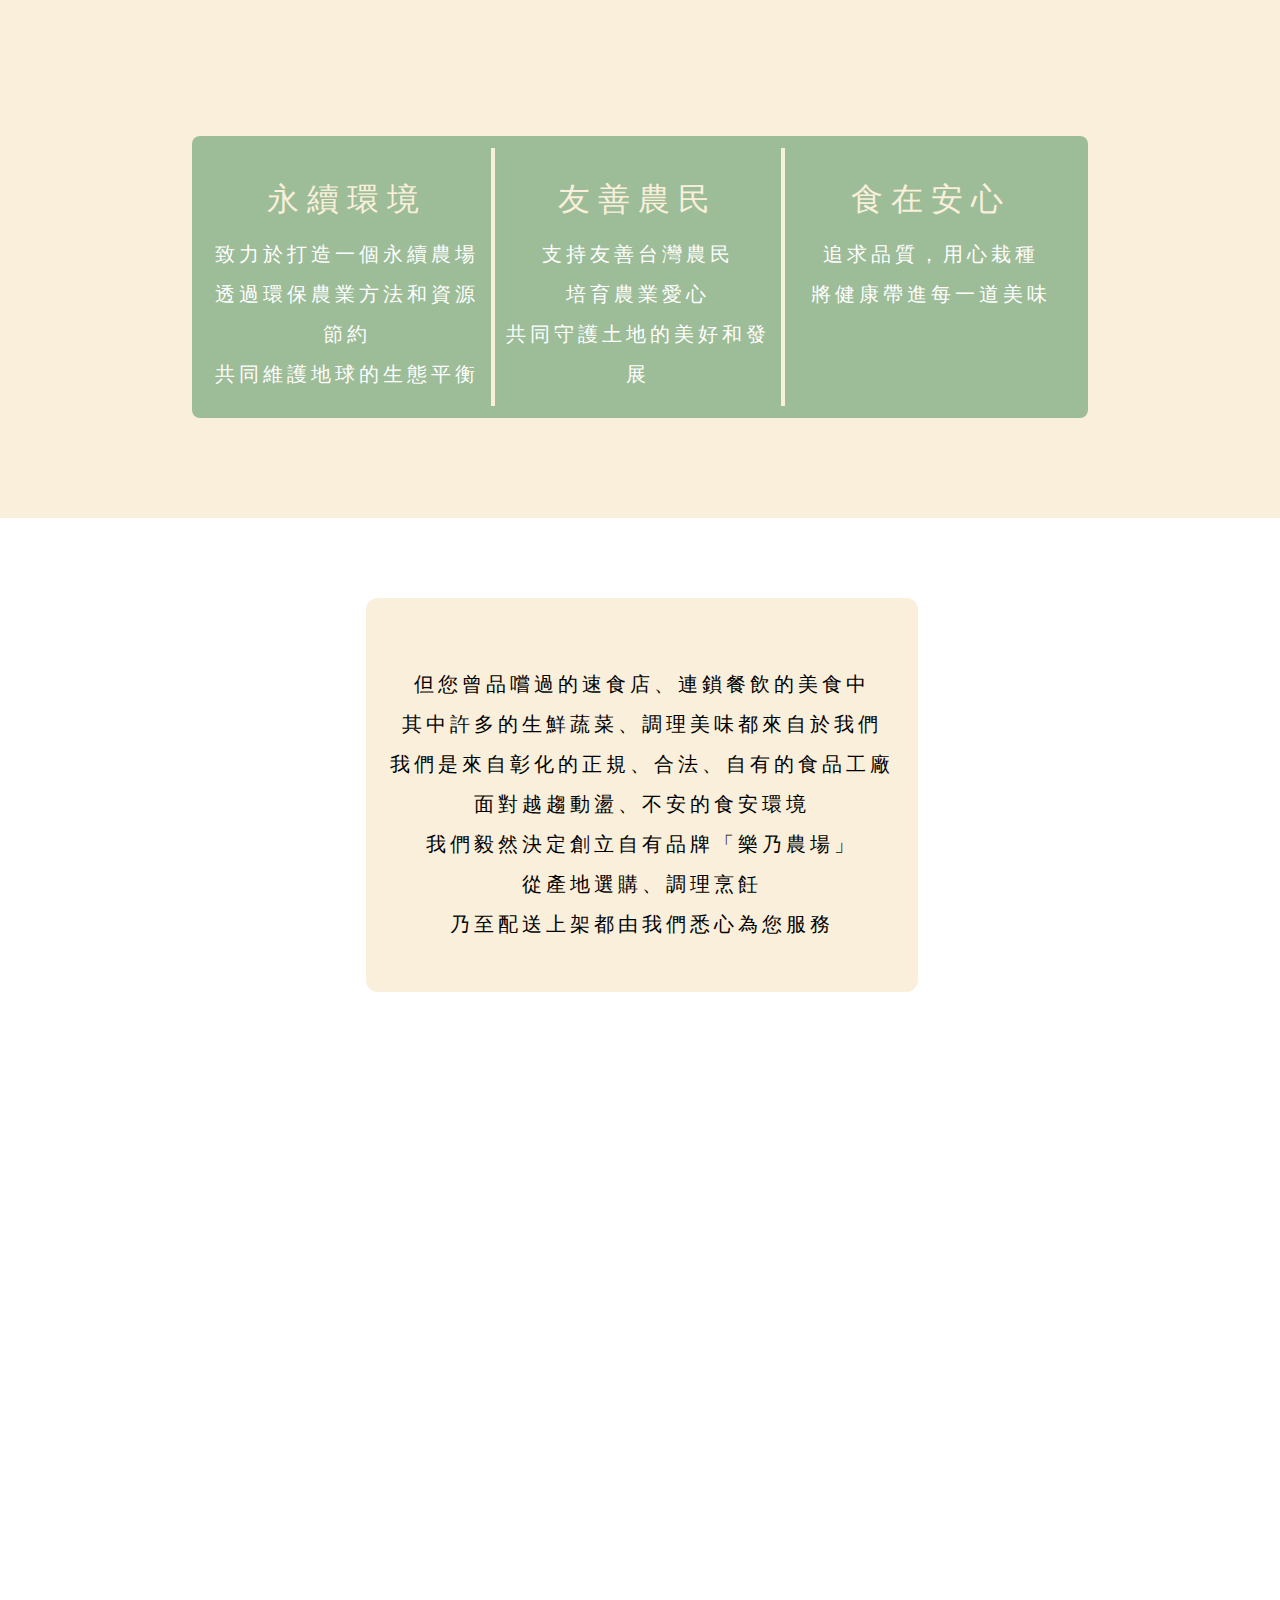
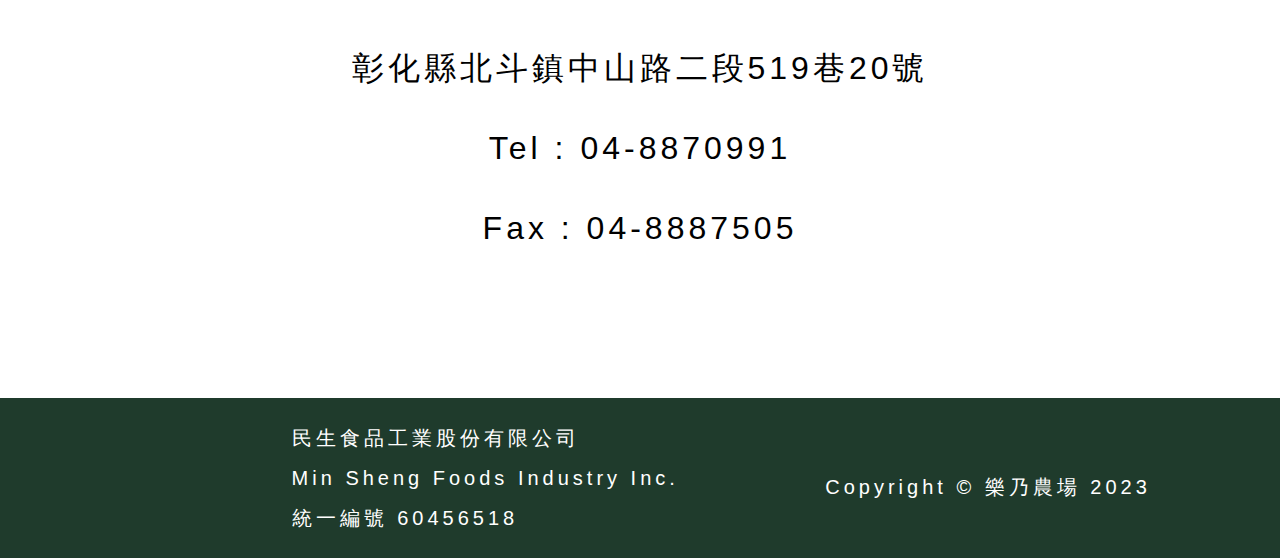
==== index.html @ bb5a7686 "Add files via upload" ====
<!DOCTYPE html>
<html lang="en">
<head>
    <meta charset="UTF-8">
    <meta name="viewport" content="width=device-width, initial-scale=1.0">
    <link rel="stylesheet" href="vendor/OwlCarousel2-2.3.4/assets/owl.carousel.css">
    <link rel="stylesheet" href="style.css">
    <title>樂乃農場</title>
</head>
<body>
    <div class="navbar">
        <img src="images/LOGO.png" alt="" height="75px">
        <ul>
            <li><a href="index.html">樂乃農場</a></li>
            <li><a href="min.html">民生食品</a></li>
            <li><a href="product.html">產品介紹</a></li>
        </ul>
        <div id="burger_btn">
            <div id="burgerL1"></div>
            <div id="burgerL2"></div>
            <div id="burgerL3"></div>
        </div>
        <ul id="burger_list">
            <li><a href="#about">樂乃農場</a></li>
            <li><a href="min.html">民生食品</a></li>
            <li><a href="product.html">產品介紹</a></li>
        </ul>
    </div>

    <div class="jumbotorn">
        <img src="images/jumbotron.png" alt="" width="100%">
        <img src="images/v1.png" alt="" class="v v1">
        <img src="images/v2.png" alt="" class="v v2">
        <img src="images/v3.png" alt="" class="v v3">
    </div>


    <div class="about">
        <div class="title">
            <img src="images/Title_about.png" alt="">
        </div>
        <div class="about_container row">
            <div class="col-3">
                <div class="icon">
                    <img src="images/icon_earth.png" alt="" width="100%">
                    <h3>永續環境</h3>
                </div>
                <p>致力於打造一個永續農場<br />
                    透過環保農業方法和資源節約<br />
                    共同維護地球的生態平衡</p>
            </div>

            <div class="col-3">
                <div class="icon">
                    <img src="images/icon_famer.png" alt="" width="100%">
                    <h3>友善農民</h3>
                </div>
                <p>支持友善台灣農民<br />
                    培育農業愛心<br />
                    共同守護土地的美好和發展</p>
            </div>

            <div class="col-3">
                <div class="icon">
                    <img src="images/icon_eat.png" alt="" width="100%">
                    <h3>食在安心</h3>
                </div>
                <p>追求品質，用心栽種<br />
                    將健康帶進每一道美味

                </p>
            </div>
        </div>
    </div>
    <div class="know" id="know">
        <img src="images/mask_B.png" alt="" class="mask_img">
        <div class="know_content">
            <img src="images/Title_know.png" alt="">
            <p>
                但您曾品嚐過的速食店、連鎖餐飲的美食中 <br />
                其中許多的生鮮蔬菜、調理美味都來自於我們<br />
                我們是來自彰化的正規、合法、自有的食品工廠<br />
                面對越趨動盪、不安的食安環境 <br />
                我們毅然決定創立自有品牌「樂乃農場」 <br />
                從產地選購、調理烹飪<br />
                乃至配送上架都由我們悉心為您服務<br />
            </p>
        </div>
        <img src="images/mask_W.png" alt="" class="mask_w">
    </div>

    <div class="news">
        <img src="images/big_V.png" alt="" class="big_img">
        <img src="images/Title_news.png" alt="">
        <div class="news_container owl-carousel owl-theme">
            <div class="news_box">
                <img src="images/news/n1.jpg" alt="">
            </div>
            <div class="news_box">
                <img src="images/news/n2.jpg" alt="">
                
            </div>
            <div class="news_box">
                <img src="images/news/n3.jpg" alt="">
            </div>
        </div>
        
    </div>
    <div class="contact">
        <img src="images/Title_contact.png" alt="">
        <p>彰化縣北斗鎮中山路二段519巷20號</p>
        <p>Tel : 04-8870991</p>
        <p>Fax : 04-8887505</p>
        <img src="images/big_R.png" alt="" class="big_img">
    </div>

    <footer>
        <div class="footer_logo">
            <img src="images/LOGO_W.png" alt="" width="200px">
        </div>
        <div class="footer_content">
            <p>民生食品工業股份有限公司</p>
            <p>Min Sheng Foods Industry Inc.</p>
            <p>統一編號 60456518</p>
        </div>
        <div class="media">
            <a href="https://www.instagram.com/lonelmango/" target="_blank"> 
                <img src="images/IG.png" alt="">
            </a>
            <a href="https://www.facebook.com/profile.php?id=100063876762363" target="_blank">
                <img src="images/FB.png" alt="">
            </a>
            <p>Copyright © 樂乃農場 2023</p>
        </div>
    </footer>
</body>
<script src="vendor/jquery/jquery-3.5.1.min.js"></script>
<script src="vendor/OwlCarousel2-2.3.4/owl.carousel.js"></script>
<script>
    $(document).ready(function(){
        // 導覽列的變化 偵測視窗滾動事件
        $(window).scroll(function () {
            scrolledPx = $(this).scrollTop();
            if (scrolledPx > 200) {
                $('.navbar').addClass('show_nav');
            }
            else {
                $('.navbar').removeClass('show_nav');
            }
        })
        $('.news .owl-carousel').owlCarousel({
            loop:false,
            margin:12,
            // autoWidth:true,
            responsive:{
                0:{
                    items:1,
                    loop:true,
                    center:true,
                    autoplay: true,  /* 自動輪播 */
                    autoplayTimeout: 5000,/* 輪播速度 */
                },
                740:{
                    items:2,
                    autoplay: true,  /* 自動輪播 */
                    autoplayTimeout: 5000,/* 輪播速度 */
                },
                1040:{
                    items:3
                }
            }
        })

        //burger_btn
        $("#burger_btn").click(function(){
            $("#burger_list").slideToggle();
        })

    })
</script>
</html>
---- style.css ----
/* -------------------------- *\
	Globel
\* -------------------------- */
@font-face {
    font-family: 'jf-openhuninn';
    src: url('vendor/jf-openhuninn-2.0.ttf') format("truetype")
}
* {
	box-sizing: border-box;
	position: relative;
}
html,body {
    font-family: 'jf-openhuninn', sans-serif;
	margin: 0;
}
h1,h2,h3,h4,p{
    margin: 0;
}
a{
    text-decoration: none;
}
p{
    font-size: 20px;
    line-height: 40px;
    font-weight: 500;
    letter-spacing: 4px;
}
h1{
    font-size: 48px;
    letter-spacing:12px ;
    font-family: 'RocknRoll One', sans-serif;
    font-weight: 100;
}
h2{
    font-size: 40px;
    letter-spacing:8px ;
}
h3{
    font-size: 32px;
    font-weight: normal;
    letter-spacing: 8px;
}
h4{
    font-size: 24px;
    letter-spacing:12px;
    margin:4px 0 ;
}
.title{
    text-align: center;
}
/* -------------------------- *\
	Layout
\* -------------------------- */
.row{
    display: flex;
}
.col-3{
    width: 33.33%;
}
.col-6{
    width: 50%;
}

/* -------------------------- *\
	Component
\* -------------------------- */

/* header */
.navbar{
    width: 100%;
    background-color: #FFF;
    padding: 10px 80px;
    display: flex;
    justify-content: space-between;
    align-items: center;
    position: fixed;
    top: 0;
    opacity: 0;
    transition: 1s;
    z-index: 10;
}
.navbar.show_nav{
    opacity: 1;
}
ul{
    display: flex; 
    list-style: none;
}
ul li a{
    text-decoration: none;
    color: #1F3B2C;
    font-size:20px ;
    margin: 0 20px;
}
#burger_btn{
    /* border: #1F3B2C solid 2px; */
    display: none;
    flex-direction: column;
    justify-content: space-around;
    align-items: center;
    width: 40px;
    height: 40px;
}
#burger_btn div{
    width: 36px;
    height: 3px;
    background-color: #1F3B2C;
}

#burger_list{
    position: fixed;
    top:40px;
    right: 0;
    z-index: 9;
    width: 150px;
    background-color: #FFF;
    flex-direction: column;
    padding:20px 12px;
    display: none;
}
#burger_list li{
    margin:20px 0;
}
@media screen and (max-width: 740px){
    .navbar{
        padding: 10px 15px;
    }
    .navbar ul{
        display: none;
    }
    #burger_btn{
        display: flex;
    }
    .navbar a img{
        height: 40px;
    }
}

/* footer */
footer{
    display: flex;
    padding: 20px 50px;
    background-color: #1F3B2C;
    color: #FFF;
    justify-content: space-around;
    align-items: center;
}
footer .footer_logo{
    margin: 0 20px;
}
footer .media{
    margin: 20px 12px;
    text-align: center;
}
footer .media img{
    width: 60px;
    margin:0 12px;
}
@media screen and (max-width: 1024px){
    footer{
        flex-wrap: wrap;
        padding: 20px;
    }
    footer img{
        width: 150px;
    }
}
@media screen and (max-width: 740px){
    footer{
        flex-wrap: wrap;
    }
    footer div{
        margin: 20px 0;
    }
}
/* --------------- */
.mask{
    width: 100%;
    height: 100%;
    background-color: rgb(0, 0, 0,0.5);
    position: absolute;
    top: 0;
    left: 0;

}
/* -------------------------- *\
	jumbotorn
\* -------------------------- */
.jumbotorn{
    background-color: #F9EFDB;
}
.v{
    position: absolute;
    width: 160px;
    animation: vShake 8s infinite ;
}
.v1{
    left: 20%;
    bottom:80px ;
}
.v2{
    left: 45%;
    bottom:60px ;
    animation-delay: 2s;
}
.v3{
    right: 15%;
    bottom:100px ;
    animation-delay: 4s;
}

@keyframes vShake{
    25%{
        transform: rotate(-20deg);
    }
    50%{
        transform: rotate(0deg);
    }
    75%{
        transform: rotate(20deg);
    }
    100%{
        transform: rotate(0deg);
    }
}
/* -------------------------- *\
	about
\* -------------------------- */
.about{
    margin: 0;
    padding: 80px;
    background-color:#F9EFDB ;
}

.about_container{
    width: 80%;
    max-width: 1040px;
    margin: 20px auto;
    background-color: #9DBC98;
    border-radius: 8px;
    padding: 12px;
}
.about_container .col-3{
    border-right: 4px #F9EFDB  solid;
    padding: 12px 4px;
    text-align: center;
    color: #FFF;
}

.about_container .col-3:last-child{
    border: none;
}
.about_container .col-3 .icon{
    color: #F9EFDB;
    text-align: center;
    margin-bottom: 12px;
}
.about_container .col-3 .icon img{
    width: 80px;
}

/* -------------------------- *\
    know
\* -------------------------- */
.mask_img{
    width: 100%;
}
.know{
    background-image: url(images/know_bg.jpg);
    background-size: cover;
    text-align: center;
    padding-bottom: 200px;
}

.know_content{
    margin: 80px 0;
    display: inline-block;
    border-radius: 12px;
    background-color: #F9EFDB;
    padding: 24px;
}
.know_content img{
    width: 100%;
}
.know_content p{
    margin: 24px 0;
}
.mask_w{
    width: 100%;
    position: absolute;
    bottom: 0;
    right: 0;
}
/* -------------------------- *\
    news
\* -------------------------- */
.news{
    padding:40px 0 ;
    text-align: center;
    padding: 0 80px;
}
.news_container{
    margin: 80px 0;
}
.news_box{
    border-radius: 20px;
    overflow: hidden; 
}
.big_img{
    position: absolute;
    right: 0;
    width: 600px;
    bottom: -150px;
}
/* -------------------------- *\
    contact
\* -------------------------- */
.contact{
    padding: 80px 0;
    text-align: center;
    margin-bottom: 50px;
}
.contact img{
    margin-bottom: 40px;
}
.contact .big_img{
    left: 0;
    margin: 0;
    width: 320px;
    bottom: 80px;
}
.contact p{
    font-size: 32px;
    line-height: 80px;
}


/* -------------------------- *\
	min.html
\* -------------------------- */
.min_head{
    padding-left: 100px;
    margin-bottom: 100px;
}
.min_logo{
    align-items: center;
}
.min_head_img{
    position: absolute;
    top: 0;
    right: 0;
    width: 56%;
}
.min_said{
    margin-top: 100px;
    color: #EBD9B4;
}
.min_said img{
    width: 640px;
}
.min_said p{
    position: absolute;
    width:560px;
    top: 180px;
    left: 72px;
}
.min_said_content{
    padding-right:100px ;
}
.bg_decorate {
    text-align: right;
}
.bg_decorate img{
    width: 80%;
}
/* factory_info*/
.factory{
    max-width:1040px;
    width: 80%;
    margin: 80px auto;
    padding-top: 40px;
}
.factory_info{
    position: absolute;
    top: 50%;
    left: 50%;
    transform: translate(-50% ,-50%);
    width: 80%;
}
.factory_info h1{
    padding-left: 24%;
    margin-bottom: 32px;
    color: #1F3B2C;
}
.factory_info img{
    width: 100%;
}
.factory_info p{
    margin-top: 40px;
}
.factory_top{
    position: absolute;
    top: 0;
    left: 0;
    width: 35%;
    z-index: 5;
    transform: translate(-20%,-20%);
}
.factory_bottom{
    position: absolute;
    bottom: -6%;
    right: -6%;
    width: 30%;
}
/* ------------------ */
.factory_point{
    padding: 0 40px;
}
.factory_point .col-3 img{
    width: 100%;
}
.factory_point .col-3{
    padding: 0 12px;
}
.factory_point .col-3 img{
    max-width: 400px;
}
.factory_point .col-3:nth-child(1){
    padding-top: 60px;
}
.factory_point .col-3:nth-child(3){
    padding-top: 80px;
}

/* fruit */
.fruit{
    width: 80%;
    margin: 80px auto;
}
.fruit_content{
    position: absolute;
    top: 50%;
    right: 4%;
    transform: translateY(-50%);
    width: 70%;
}
.fruit_content p{
    font-size: 24px;
    line-height: 48px;
}

/* award */
.award{
    text-align: center;
}
.award_cotent{
    width: 720px;
    margin: 20px auto;
}
.award_cotent p{
    width: 100%;
    position: absolute;
    top: 50%;
    left: 50%;
    transform: translate(-50%,-50%);
    color: #FFF;
}
.award_img{
    width: 80%;
    margin: 40px auto;
}
/* -------------------------- *\
    product.html
\* -------------------------- */
.product_header{
    width: 100%;
    text-align: center;
    height: 800px;
    background-image: url(images/product/product_header.jpg);
    background-size: cover;
    background-attachment: fixed;
}

.brand_box{
    position: absolute;
    left: 50%;
    transform: translateX(-50%);
    margin-top: 80px;
    min-width: 660px;
}
.brand_box img{
    width: 320px;
}
.product_header .brand_box h1{
    color: #FFF;
    font-size: 48px;
    letter-spacing: 24px;
    margin-top: 40px;
}
.bottom_mask{
    width: 100%;
    position: absolute;
    bottom: -6px;
}
@media screen and (max-width: 740px){
    .product_header{
        height: 600px;
    }
    .brand_box img{
        width: 280px;
    }
    .product_header .brand_box h1{
        letter-spacing: 8px;
        font-size: 36px;
    }
    .brand_box {
        min-width: 520px;
    }
}
@media screen and (max-width: 540px){
    .product_header{
        height: 320px;
    }
    .brand_box img{
        width: 160px;
    }
    .product_header .brand_box{
        margin-top: 40px;
        min-width: 290px;
    }
    .product_header .brand_box h1{
        letter-spacing: 8px;
        font-size: 24px;
        margin-top: 12px;
    }
}
.product .row{
    width: 1040px;
    margin: 100px auto;
    margin-bottom: 0;
    flex-wrap: wrap;
    /* border: #1F3B2C 2px solid; */
}



/* product_card */
.product_card{
    width: 320px;
    height: 440px;
    border-radius: 12px;
    border: #9DBC98 4px  solid;
    overflow: hidden;
    margin: 12px;
}
.product_card .product_img{
    width: 100%;
    height: 240px;
}
.product_card .product_img img{
    width: 100%;
    height: 100%;
    object-fit: cover;
}

.product_card .product_content{
    height: 200px;
    background-color: #FFF;
    color: #1F3B2C;
    padding: 12px;
    display: flex;
    flex-direction: column;
    justify-content: space-between;
}
.product_card .product_content h3{
    font-family: 'RocknRoll One', sans-serif;
}
.product_point{
    display: flex;
    justify-content: space-between;
}
.more{
    padding: 4px 12px;
    font-size: 20px;
    background-color: #EBD9B4;
    color: #1F3B2C;
    border-radius: 4px;
    transition: 1s all; 
}
.more:hover{
    background-color: #1F3B2C;
    color: #EBD9B4;
   
}









/* product_title */
.product_title{
    height: 400px;
    background-size: cover;
    margin-top: 100px;
    color: #1F3B2C;
}
.product_title h2{
    font-family:'RocknRoll One', sans-serif ;
    text-align: center;
    font-size: 80px;
    font-weight: lighter;
    top: 50%;
    transform: translateY(-50%);
}
@media screen and (max-width: 540px){
    .product_title{
        height: 240px;
        margin-top: 100px;
    }
    .product_title h2{
        font-size: 48px;
    }
}
.noodle .product_title{
    background-position: bottom;
    padding-right: 150px;
}

.noodle .product_title h2{
    text-align: right;
    color: #EBD9B4;
}

.vet .product_title h2{
    color: #EBD9B4;
}

.vet{
    margin-bottom: 150px;
}

@media screen and (max-width: 740px) {
    .food .product_title{
        background-position-x: -100px;
    }
}
@media screen and (max-width: 540px){
    .food .product_title{
        background-position-x: -80px;
    }
    .food .product_title h2{
        text-align: right;
        padding-right: 20px;
    }
    .noodle .product_title{
        padding-right: 0;
        text-align: center;
    }
}
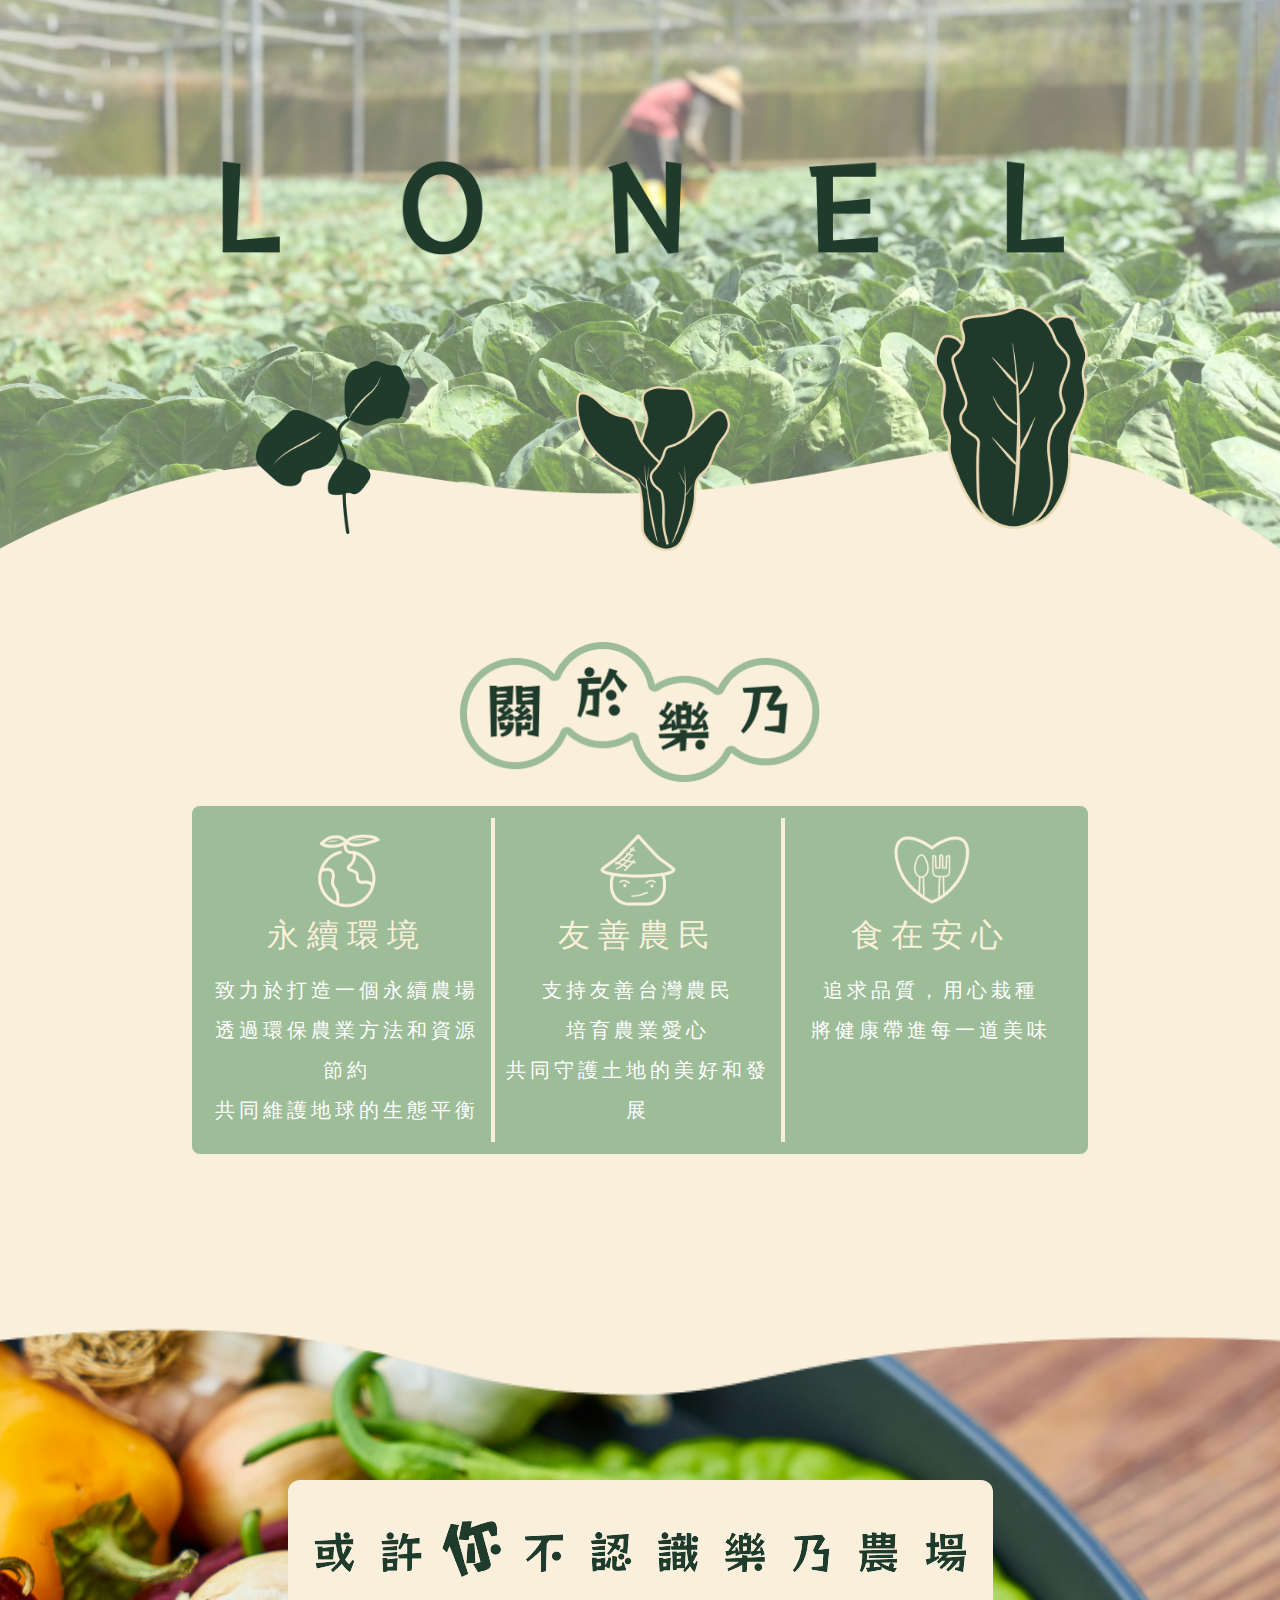
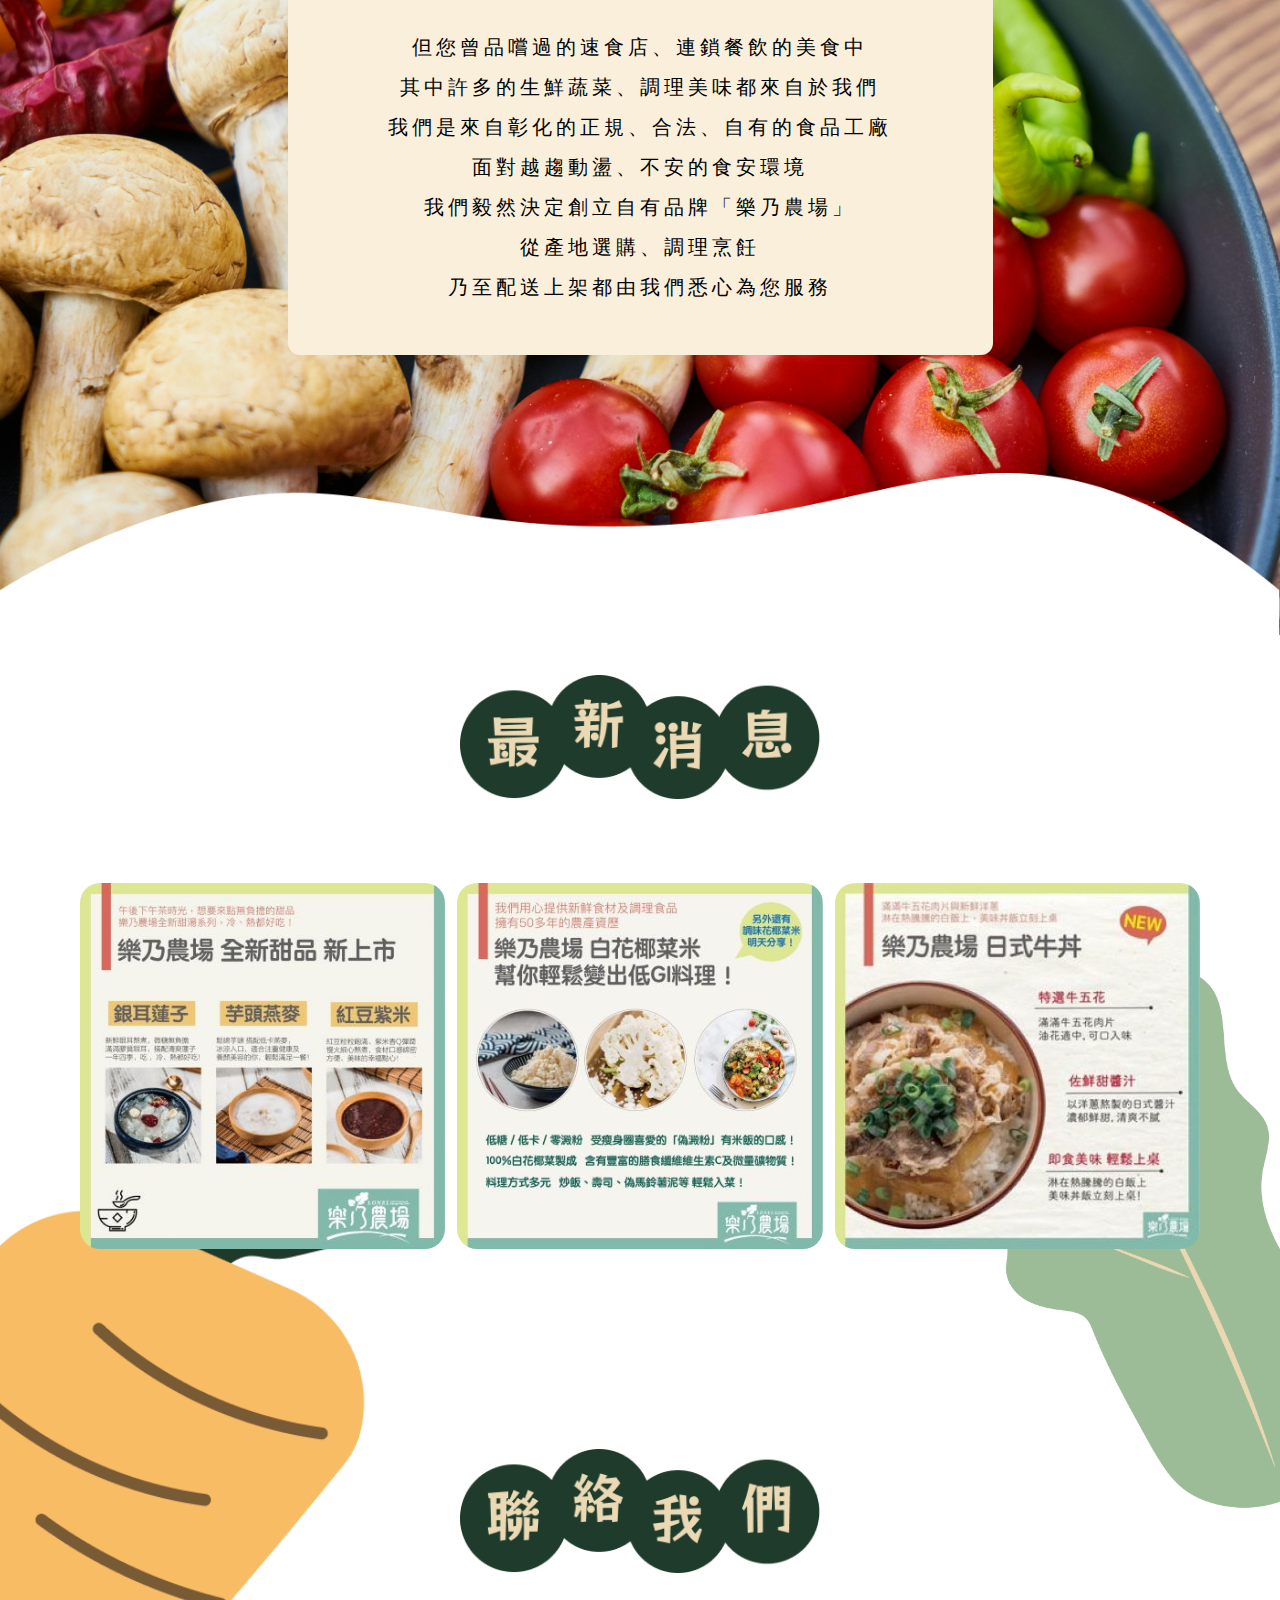
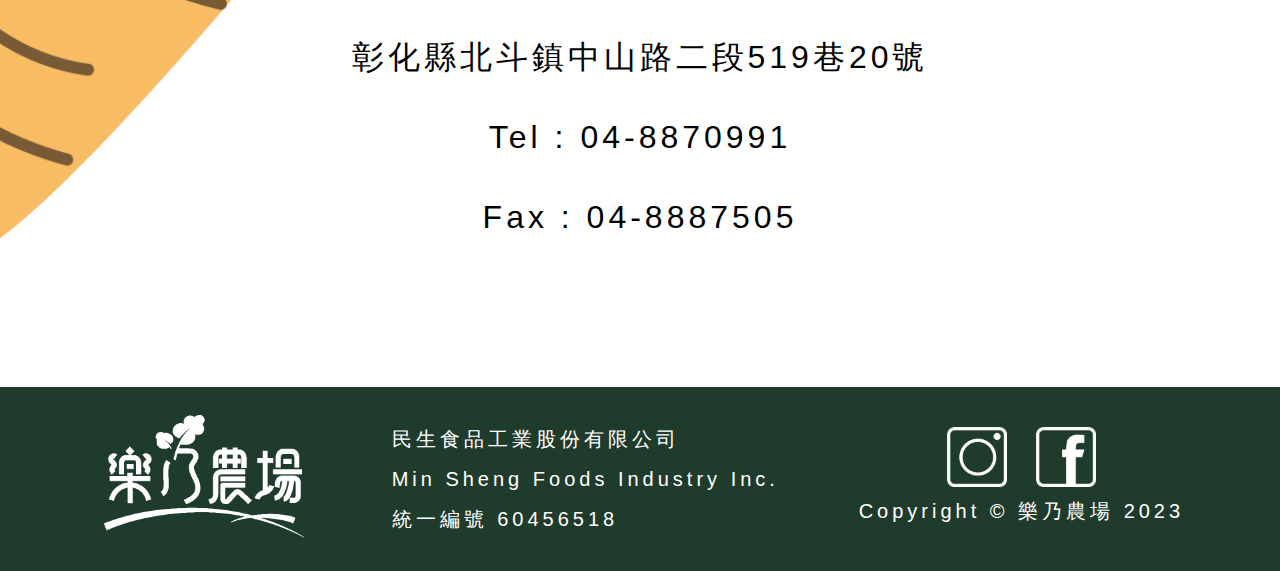
==== commit 3ad4b976: "RWD" ====
--- a/index.html
+++ b/index.html
@@ -9,7 +9,9 @@
 </head>
 <body>
     <div class="navbar">
-        <img src="images/LOGO.png" alt="" height="75px">
+        <a href="index.html">
+            <img src="images/LOGO.png" class="Logo">
+        </a>
         <ul>
             <li><a href="index.html">樂乃農場</a></li>
             <li><a href="min.html">民生食品</a></li>
@@ -28,7 +30,12 @@
     </div>
 
     <div class="jumbotorn">
-        <img src="images/jumbotron.png" alt="" width="100%">
+        <div class="jumbotorn_img">
+            <img src="images/jumbotron.png" width="100%">
+        </div>
+        <div class="jumbotorn_phone">
+            <img src="images/jumbotorn_Pbg.png" width="100%">
+        </div>
         <img src="images/v1.png" alt="" class="v v1">
         <img src="images/v2.png" alt="" class="v v2">
         <img src="images/v3.png" alt="" class="v v3">
@@ -37,7 +44,7 @@
 
     <div class="about">
         <div class="title">
-            <img src="images/Title_about.png" alt="">
+            <img src="images/Title_about.png" class="title_img">
         </div>
         <div class="about_container row">
             <div class="col-3">
@@ -86,12 +93,25 @@
                 乃至配送上架都由我們悉心為您服務<br />
             </p>
         </div>
+        <div class="know_content_phone">
+            <img src="images/Title_know.png" alt="">
+            <p>
+                但您曾品嚐過的速食店，
+                連鎖餐飲的美食中，
+                其中許多的生鮮蔬菜，調理美味都來自於我們。<br />
+                我們是來自彰化的正規、合法、自有的食品工廠。
+                面對越趨動盪，不安的食安環境，
+                我們毅然決定創立自有品牌「樂乃農場」，
+                從產地選購，調理烹飪，
+                乃至配送上架都由我們悉心為您服務。
+            </p>
+        </div>
         <img src="images/mask_W.png" alt="" class="mask_w">
     </div>
 
     <div class="news">
         <img src="images/big_V.png" alt="" class="big_img">
-        <img src="images/Title_news.png" alt="">
+        <img src="images/Title_news.png" class="title_img">
         <div class="news_container owl-carousel owl-theme">
             <div class="news_box">
                 <img src="images/news/n1.jpg" alt="">
@@ -107,7 +127,7 @@
         
     </div>
     <div class="contact">
-        <img src="images/Title_contact.png" alt="">
+        <img src="images/Title_contact.png" class="title_img">
         <p>彰化縣北斗鎮中山路二段519巷20號</p>
         <p>Tel : 04-8870991</p>
         <p>Fax : 04-8887505</p>
--- a/style.css
+++ b/style.css
@@ -25,6 +25,7 @@
     font-weight: 500;
     letter-spacing: 4px;
 }
+
 h1{
     font-size: 48px;
     letter-spacing:12px ;
@@ -47,6 +48,15 @@
 }
 .title{
     text-align: center;
+}
+.title_img{
+    max-width: 360px;
+    width: 40%;
+}
+@media screen and (max-width: 740px){
+    .title_img{
+        width: 80%;
+    }
 }
 /* -------------------------- *\
 	Layout
@@ -79,6 +89,9 @@
     transition: 1s;
     z-index: 10;
 }
+.Logo{
+    height: 75px;
+}
 .navbar.show_nav{
     opacity: 1;
 }
@@ -102,7 +115,7 @@
     height: 40px;
 }
 #burger_btn div{
-    width: 36px;
+    width: 32px;
     height: 3px;
     background-color: #1F3B2C;
 }
@@ -131,8 +144,8 @@
     #burger_btn{
         display: flex;
     }
-    .navbar a img{
-        height: 40px;
+    .Logo{
+        height: 32px;
     }
 }
 
@@ -161,16 +174,23 @@
         flex-wrap: wrap;
         padding: 20px;
     }
+    footer p{
+        font-size: 12px;
+    }
+
+}
+@media screen and (max-width: 740px){
     footer img{
-        width: 150px;
-    }
-}
-@media screen and (max-width: 740px){
+        width: 80px;
+    }
     footer{
         flex-wrap: wrap;
     }
     footer div{
-        margin: 20px 0;
+        margin: 12px 0;
+    }
+    footer .media img{
+        width: 40px;
     }
 }
 /* --------------- */
@@ -189,26 +209,40 @@
 .jumbotorn{
     background-color: #F9EFDB;
 }
+.jumbotorn_img{
+    width: 100%;
+}
+.jumbotorn_phone{
+    width: 100%;
+    display: none;
+}
 .v{
     position: absolute;
-    width: 160px;
+    width: 12%;
     animation: vShake 8s infinite ;
 }
 .v1{
     left: 20%;
-    bottom:80px ;
+    bottom:5% ;
 }
 .v2{
     left: 45%;
-    bottom:60px ;
+    bottom:2% ;
     animation-delay: 2s;
 }
 .v3{
     right: 15%;
-    bottom:100px ;
+    bottom:6%;
     animation-delay: 4s;
 }
-
+@media screen and (max-width: 740px){
+    .jumbotorn_img{
+        display: none;
+    }
+    .jumbotorn_phone{
+        display: block;
+    }
+}
 @keyframes vShake{
     25%{
         transform: rotate(-20deg);
@@ -240,6 +274,8 @@
     border-radius: 8px;
     padding: 12px;
 }
+
+
 .about_container .col-3{
     border-right: 4px #F9EFDB  solid;
     padding: 12px 4px;
@@ -258,7 +294,25 @@
 .about_container .col-3 .icon img{
     width: 80px;
 }
-
+@media screen and (max-width: 1040px) {
+    .about{
+        padding: 80px 20px;
+    }
+    .about_container{
+        width: 100%;
+    }
+}
+@media screen and (max-width: 740px){
+    .about_container{
+        max-width:400px;
+        flex-wrap: wrap;
+    }
+    .about_container .col-3{
+        width: 100%;
+        border-right: none;
+        border-bottom:4px #F9EFDB  solid ;
+    }
+}
 /* -------------------------- *\
     know
 \* -------------------------- */
@@ -291,13 +345,36 @@
     bottom: 0;
     right: 0;
 }
+.know_content_phone{
+    border-radius: 8px;
+    background-color: #F9EFDB;
+    padding: 12px;
+    display: none;
+    width: 90%;
+    max-width: 560px;
+    margin: 40px 0;
+}
+.know_content_phone p{
+    font-size: 12px;
+}
+.know_content_phone img{
+    width: 100%;
+}
+@media screen and (max-width: 740px){
+    .know_content{
+        display: none;
+    }
+   
+    .know_content_phone{
+        display: inline-block;
+    }
+}
 /* -------------------------- *\
     news
 \* -------------------------- */
 .news{
-    padding:40px 0 ;
+    padding:40px 80px ;
     text-align: center;
-    padding: 0 80px;
 }
 .news_container{
     margin: 80px 0;
@@ -309,8 +386,21 @@
 .big_img{
     position: absolute;
     right: 0;
-    width: 600px;
     bottom: -150px;
+    z-index: -1;
+    width: 50%;
+    max-width: 400px;
+}
+@media screen and (max-width: 740px){
+    .news{
+        padding:20px;
+    }
+    .news_container{
+        margin: 40px 0;
+    }
+    .big_img{
+        bottom: -50px;
+    }
 }
 /* -------------------------- *\
     contact
@@ -326,31 +416,52 @@
 .contact .big_img{
     left: 0;
     margin: 0;
-    width: 320px;
     bottom: 80px;
+    width: 40%;
 }
 .contact p{
     font-size: 32px;
     line-height: 80px;
 }
-
+@media screen and (max-width: 740px){
+    .contact p{
+        font-size: 14px;
+        line-height: 24px;
+        padding: 8px;
+        background-color: #EBD9B4;
+        color: #1F3B2C;
+        border-radius: 4px;
+        margin: 12px;
+    }
+    .contact{
+        padding: 20px 0;
+    }
+}
 
 /* -------------------------- *\
 	min.html
 \* -------------------------- */
+.min .navbar{
+    opacity: 1;
+    position: relative;
+}
 .min_head{
+    padding-top: 20px;
     padding-left: 100px;
+    padding-bottom: 20px;
     margin-bottom: 100px;
+    background-image: url(images/min_head.png);
+    background-size: contain;
+    background-position: right;
+    background-repeat: no-repeat;
 }
 .min_logo{
-    align-items: center;
+    width: 320px;
 }
 .min_head_img{
-    position: absolute;
-    top: 0;
-    right: 0;
-    width: 56%;
-}
+    display: none;
+}
+
 .min_said{
     margin-top: 100px;
     color: #EBD9B4;
@@ -364,15 +475,98 @@
     top: 180px;
     left: 72px;
 }
+.min_said_phone{
+    display: none;
+}
+.min_said_phone img{
+    position: absolute;
+    top: -40px;
+}
+
 .min_said_content{
-    padding-right:100px ;
-}
+    padding:0 80px;
+}
+@media screen and (max-width: 1040px){
+    .min_head{
+        padding-left: 40px;
+        margin-bottom: 40px;
+    }
+    
+    .min_logo{
+        margin-left: 20px;
+    }
+    .min_said{
+        display: none;
+    }
+    .min_said_phone{
+        background-color: #1F3B2C;
+        color: #EBD9B4;
+        border-radius: 8px;
+        display: inline-block;
+        padding: 12px;
+        padding-top: 40px;
+        margin-top: 80px;
+    }
+}
+@media screen and (max-width: 740px){
+    .min_head{
+        padding:0 12px;
+        background-image: none;
+    }
+    .min_logo{
+        display: none;
+    }
+    .min_head_phone{
+        display: block;
+        width: 100%;
+        padding-left: 20px;
+    }
+    .min_head_img{
+        display: block;
+    }
+    .min_head_img .min_logo_ph{
+        color: #EBD9B4;
+        position: absolute;
+        bottom: 20px;
+        width:240px;
+    }
+    .min_logo_ph .col-3{
+        width: 20%;
+    }
+    .min_head_img .min_logo_ph h2{
+        font-size: 24px;
+    }
+    /* ---------------- */
+    .min_said{
+        display: none;
+    }
+    .min_said_phone p{
+        font-size: 14px;
+        line-height: 20px;
+    }
+    .min_said_content{
+        padding: 12px;
+        margin-bottom: 20px;
+    }
+    .min_said_content p{
+        font-size: 14px;
+        line-height: 20px;
+    }
+}
+
+
+
+
+
+
+
 .bg_decorate {
     text-align: right;
 }
 .bg_decorate img{
     width: 80%;
 }
+
 /* factory_info*/
 .factory{
     max-width:1040px;
@@ -392,7 +586,7 @@
     margin-bottom: 32px;
     color: #1F3B2C;
 }
-.factory_info img{
+.factory_bg{
     width: 100%;
 }
 .factory_info p{
@@ -403,6 +597,7 @@
     top: 0;
     left: 0;
     width: 35%;
+    min-width: 160px;
     z-index: 5;
     transform: translate(-20%,-20%);
 }
@@ -411,7 +606,49 @@
     bottom: -6%;
     right: -6%;
     width: 30%;
-}
+    min-width: 160px;
+}
+@media screen and (max-width: 1040px){
+    .factory_top{
+        left: 12px;
+    }
+    .factory_info h1{ 
+        font-size: 32px;
+        margin-bottom: 12px;
+    }
+    .factory_info p{
+        font-size: 14px;
+        margin-top: 12px;
+    }
+
+}
+
+@media screen and (max-width: 740px){
+    .factory{
+        max-width:700px;
+        width: 90%;
+    }
+    .factory_bg{
+        height: 600px;
+        width: 100%;
+    }
+    .factory_bg img{
+        height: 100%;
+    }
+    .factory_info h1{
+        padding-left: 8%;
+        font-size: 28px;
+        letter-spacing: 4px;
+    }
+    .factory_info p{
+        line-height: 20px;
+    }
+}
+
+
+
+
+
 /* ------------------ */
 .factory_point{
     padding: 0 40px;
@@ -431,24 +668,104 @@
 .factory_point .col-3:nth-child(3){
     padding-top: 80px;
 }
-
+@media screen and (max-width: 1040px){
+    .factory_point{
+        flex-wrap: wrap;
+        justify-content: center;
+    }
+    .factory_point .col-3{
+        width: 60%;
+    }
+}
+@media screen and (max-width: 740px){
+    .factory_point{
+        padding: 0;
+    }
+    .factory_point .col-3{
+        width: 80%;
+        padding: 0 !important;
+    }
+}
 /* fruit */
 .fruit{
     width: 80%;
+    padding: 80px 0;
     margin: 80px auto;
 }
+.fruit_top{
+    width: 76%;
+    position: absolute;
+    left: 50%;
+    transform: translate(-50%,-50%);
+    z-index: 2;
+}
+.fruit_top_ph{
+    width: 90%;
+    position: absolute;
+    left: 50%;
+    transform: translate(-50%,-50%);
+    z-index: 2;
+    display: none;
+}
+.fruit_bottom{
+    width: 240px;
+    position: absolute;
+    bottom: 0;
+    right: 0;
+}
 .fruit_content{
+    width: 100%;
+    height: 400px;
+}
+.fruit_content img{
+    width: 100%;
+    height: 100%;
+}
+.fruit_content p{
     position: absolute;
     top: 50%;
-    right: 4%;
-    transform: translateY(-50%);
+    left: 50%;
+    transform: translate(-50%,-50%);
     width: 70%;
-}
-.fruit_content p{
     font-size: 24px;
     line-height: 48px;
 }
 
+@media screen and (max-width: 1040px){
+    .fruit_content p{
+        font-size: 20px;
+        line-height: 32px;
+    }
+    .fruit_top{
+        width: 90%;
+    }
+    .fruit_bottom{
+        width: 200px;
+    }
+
+}
+@media screen and (max-width: 640px){
+    .fruit{
+        padding: 40px 0;
+    }
+    .fruit_top{
+        display: none;
+    }
+    .fruit_top_ph{
+        display: block;
+    }
+    .fruit_content p{
+        font-size: 14px;
+        line-height: 24px;
+    }
+    .fruit_content {
+        height: 400px;
+    }
+    .fruit_bottom{
+        width: 100px;
+    }
+
+}
 /* award */
 .award{
     text-align: center;
@@ -456,6 +773,9 @@
 .award_cotent{
     width: 720px;
     margin: 20px auto;
+}
+.award_cotent img{
+    width: 100%;
 }
 .award_cotent p{
     width: 100%;
@@ -468,6 +788,26 @@
 .award_img{
     width: 80%;
     margin: 40px auto;
+}
+@media screen and (max-width: 740px){
+    .award h1{
+        font-size: 32px;
+        width: 240px;
+        margin: 0 auto;
+    }
+    .award_cotent{
+        width: 90%;
+        margin: 20px auto;
+    }
+    .award_cotent img{
+        height: 300px;
+        max-width:400px;
+    }
+    .award_cotent p{
+        font-size: 14px;
+        line-height: 20px;
+        padding: 0 20px;
+    }
 }
 /* -------------------------- *\
     product.html
@@ -660,4 +1000,119 @@
         padding-right: 0;
         text-align: center;
     }
+}
+
+/* ---------------- *\
+	product_page
+\* ---------------- */
+.product_page{
+    width: 1040px;
+    padding: 150px 0;
+    margin: 0 auto;
+    background-color: #EBD9B4;
+}
+.product_page>.row{
+    margin: 0 20px;
+    border-radius: 12px;
+    overflow: hidden;
+    background-color: #FFF;
+    border: #9DBC98 4px solid;
+    padding: 12px 0;
+}
+.product_page .row .col-6{
+    margin: 0 20px;
+}
+.product_page .row .col-6 img{
+    width: 100%;
+    border-radius: 8px;
+}
+.product_page .row .col-6 h3{
+    padding: 4px;
+    border-radius: 4px;
+    background-color: #EBD9B4;
+    color: #1F3B2C;
+    margin-bottom: 8px;
+}
+.pLine{
+    border-left: #1F3B2C 4px solid;
+    margin: 8px 0;
+    padding-left: 8px;
+}
+
+.product_other_content a{
+    color: #1F3B2C;
+    border-bottom: #1F3B2C 1px solid;
+    font-weight: bold;
+}
+.product_other{
+    padding:40px;
+
+}
+.product_other_content{
+    padding:12px;
+    border-radius: 12px;
+    border: #1F3B2C 2px solid;
+}
+.product_other_content p{
+    letter-spacing: 0;
+}
+.product_other_content h4{
+    display: inline-block;
+    background-color: #1F3B2C;
+    color: #EBD9B4;
+    padding: 4px;
+    border-radius: 4px;
+    font-weight: normal;
+}
+.btn_group h3{
+    color: #1F3B2C;
+    font-size: 28px;
+    margin: 8px;
+    padding-left: 12px;
+}
+.btn_group .btn{
+    padding: 8px;
+    border-radius: 4px;
+}
+.btn_group .btn.click{
+    background-color: #9DBC98;
+    color: #fff;
+}
+.btn{
+    cursor: pointer;
+}
+
+#buy_con{
+    display: none;
+}
+
+@media screen and (max-width: 740px) {
+    .product_page{
+        width: 100%;
+        padding:80px 20px;
+    }
+    .product_page .row{
+        flex-wrap: wrap;
+        justify-content: center;
+    }
+    .product_page .row .col-6{
+        width: 100%;
+    }
+    .product_other{
+        padding: 0;
+        margin: 12px;
+    }
+    .btn_group .btn{
+        font-size: 20px;
+        letter-spacing: 4px;
+    }
+    .product_other_content p{
+        font-size: 12px;
+    }
+    .product_page .row .col-6 p{
+        font-size: 14px;
+    }
+    .product_other_content h4{
+        font-size: 16px;
+    }
 }